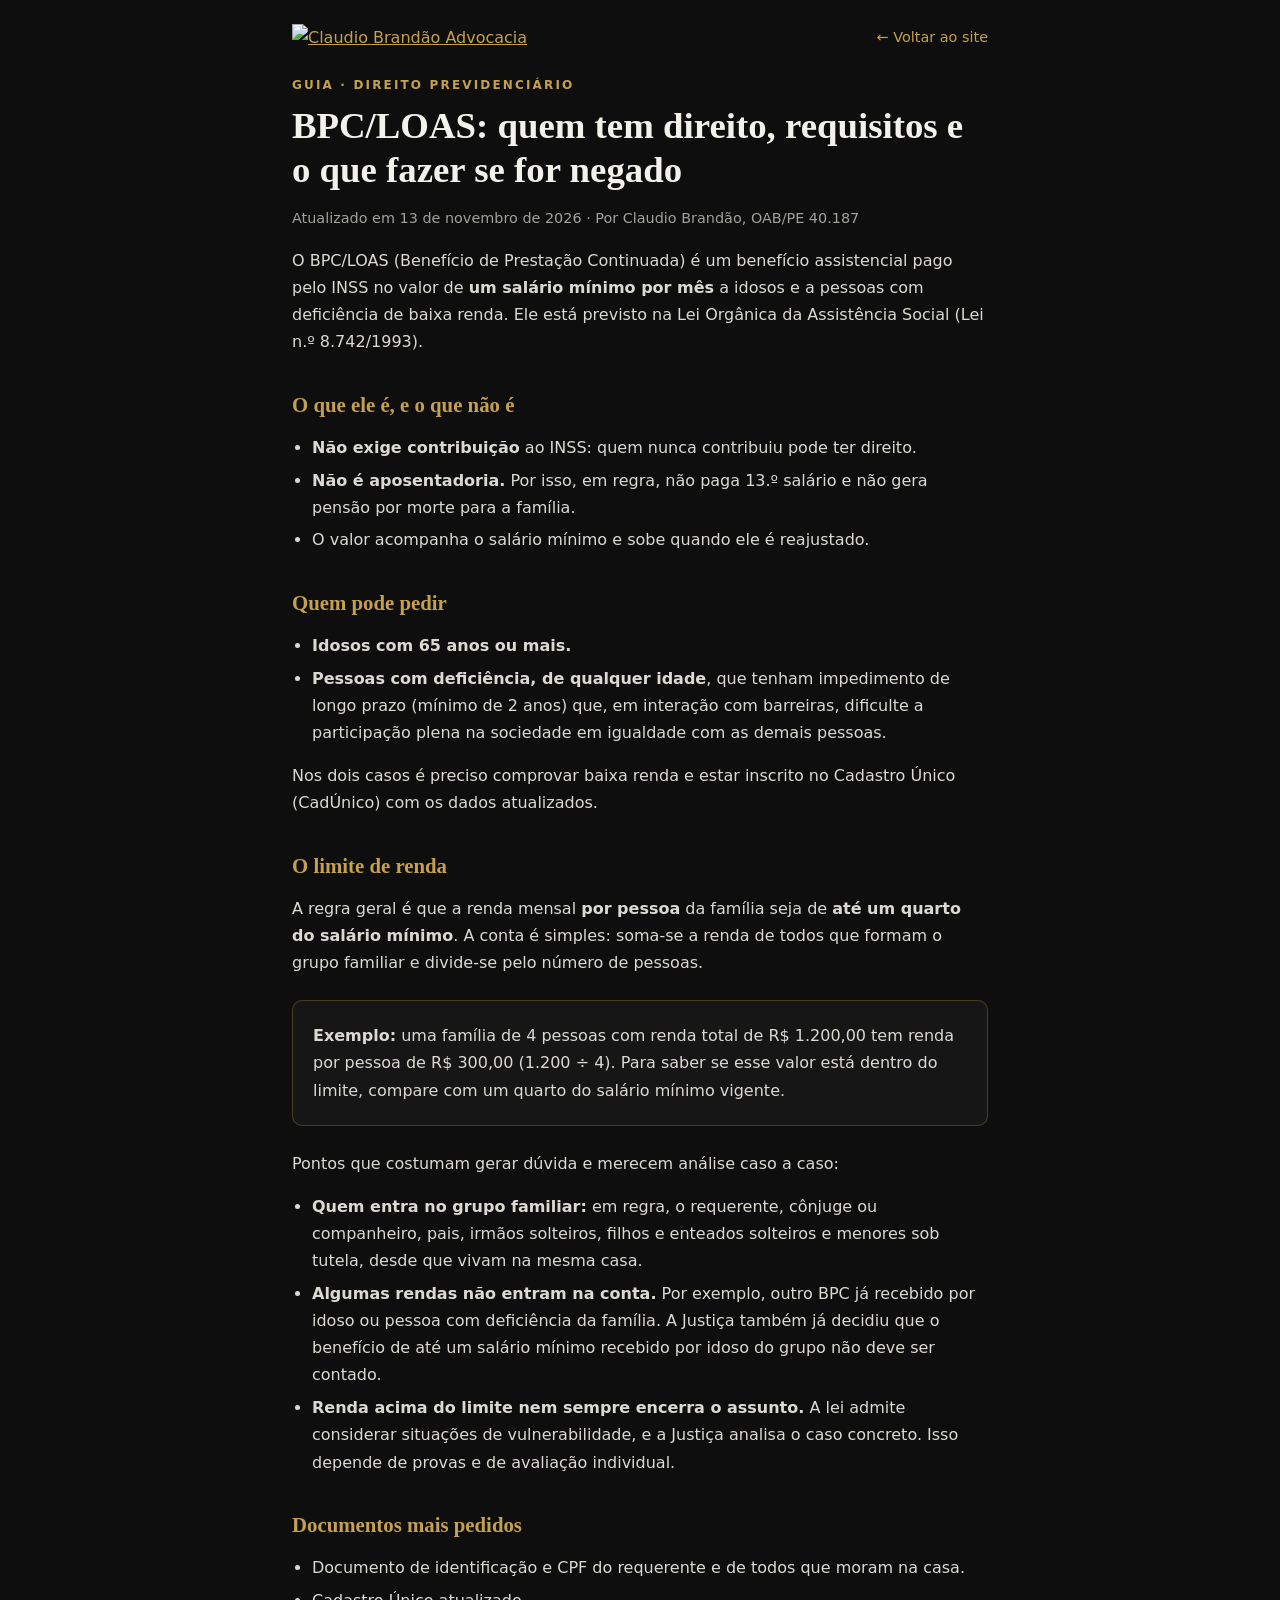
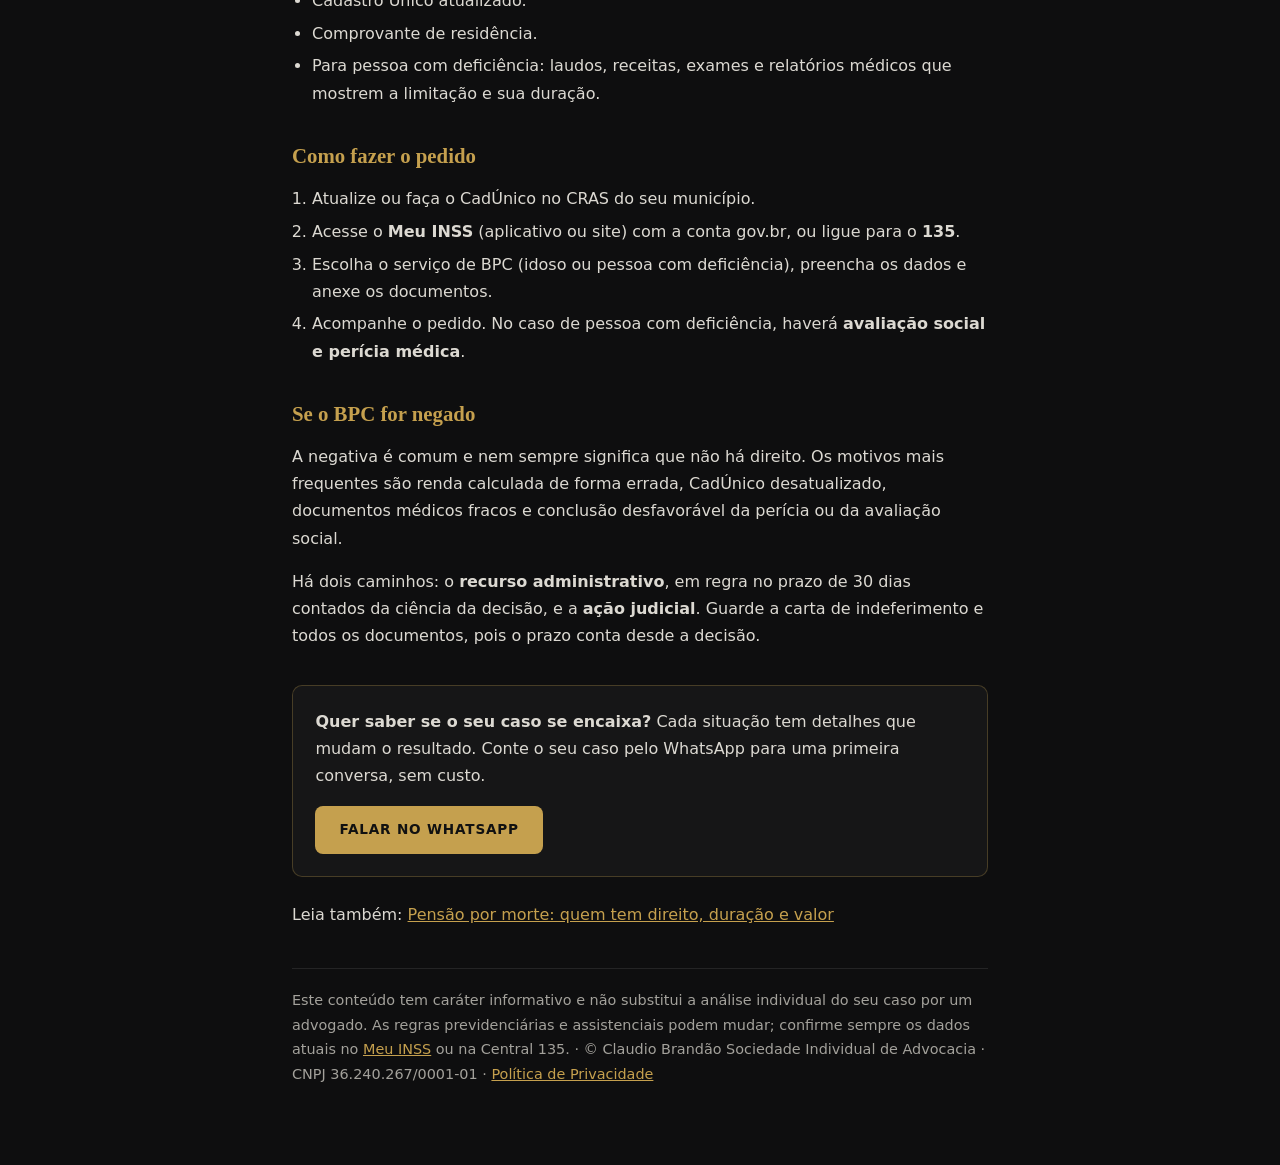
==== bpc-loas.html @ 8911f12f "Add files via upload" ====
<!DOCTYPE html>
<html lang="pt-BR">
<head>
<meta charset="UTF-8">
<meta name="viewport" content="width=device-width, initial-scale=1, viewport-fit=cover">
<title>BPC/LOAS: quem tem direito, requisitos e o que fazer se for negado | Claudio Brandão Advocacia</title>
<meta name="description" content="Entenda o BPC/LOAS: quem tem direito, o limite de renda por pessoa, documentos, como pedir pelo Meu INSS e o que fazer se o benefício for negado.">
<meta name="robots" content="index, follow, max-image-preview:large">
<meta name="theme-color" content="#0e0e0f">
<link rel="canonical" href="https://claudiobrandao.adv.br/bpc-loas.html">
<link rel="icon" href="/favicon.ico" sizes="any">
<link rel="icon" type="image/png" sizes="32x32" href="assets/favicon-32.png">
<link rel="apple-touch-icon" sizes="180x180" href="assets/apple-touch-icon.png">
<meta property="og:type" content="article">
<meta property="og:locale" content="pt_BR">
<meta property="og:site_name" content="Claudio Brandão Advocacia">
<meta property="og:title" content="BPC/LOAS: quem tem direito, requisitos e o que fazer se for negado | Claudio Brandão Advocacia">
<meta property="og:description" content="Entenda o BPC/LOAS: quem tem direito, o limite de renda por pessoa, documentos, como pedir pelo Meu INSS e o que fazer se o benefício for negado.">
<meta property="og:url" content="https://claudiobrandao.adv.br/bpc-loas.html">
<meta property="og:image" content="https://claudiobrandao.adv.br/assets/og-image.jpg">
<meta name="twitter:card" content="summary_large_image">
<script type="application/ld+json">{"@context":"https://schema.org","@type":"Article","headline":"BPC/LOAS: quem tem direito, requisitos e o que fazer se for negado","description":"Entenda o BPC/LOAS: quem tem direito, o limite de renda por pessoa, documentos, como pedir pelo Meu INSS e o que fazer se o benefício for negado.","inLanguage":"pt-BR","dateModified":"2026-11-13","mainEntityOfPage":"https://claudiobrandao.adv.br/bpc-loas.html","author":{"@type":"Person","name":"Claudio Brandão","identifier":"OAB/PE 40.187"},"publisher":{"@type":"Organization","name":"Claudio Brandão Advocacia","logo":{"@type":"ImageObject","url":"https://claudiobrandao.adv.br/assets/logo01.webp"}}}</script>
<style>
*{box-sizing:border-box}
:root{--bg:#0e0e0f;--bg2:#161617;--fg:#f3f1ec;--soft:#dcd9d2;--mut:#a3a19b;--gold:#c5a04e;--gold-l:#d4b36a;--line:rgba(255,255,255,.09)}
html{scroll-padding-top:1rem;-webkit-text-size-adjust:100%}
body{margin:0;background:var(--bg);color:var(--fg);font:400 1rem/1.7 system-ui,-apple-system,"Segoe UI",Roboto,Arial,sans-serif;padding:env(safe-area-inset-top,0) env(safe-area-inset-right,0) env(safe-area-inset-bottom,0) env(safe-area-inset-left,0)}
main{max-width:46rem;margin:0 auto;padding:1.5rem 1.25rem 4rem}
a{color:var(--gold)}
.top{display:flex;align-items:center;justify-content:space-between;gap:1rem;flex-wrap:wrap;margin-bottom:1.5rem}
.top img{height:44px;width:auto}
.back{text-decoration:none;font-size:.9rem}
.eyebrow{color:var(--gold);font-size:.75rem;font-weight:600;letter-spacing:.18em;text-transform:uppercase;margin:0 0 .5rem}
h1{font:600 clamp(1.7rem,5vw,2.3rem)/1.2 Georgia,"Times New Roman",serif;margin:0 0 .5rem}
h2{font:600 1.3rem/1.3 Georgia,"Times New Roman",serif;color:var(--gold);margin:2.2rem 0 .6rem}
p,li{color:var(--soft)}
.mut{color:var(--mut);font-size:.9rem}
ul,ol{padding-left:1.25rem}li{margin:.35rem 0}
.box{background:var(--bg2);border:1px solid rgba(197,160,78,.28);border-radius:10px;padding:1rem 1.25rem;margin:1.5rem 0}
.box p{margin:.3rem 0}
.btn{display:inline-flex;align-items:center;justify-content:center;min-height:48px;padding:.75rem 1.5rem;border-radius:8px;background:var(--gold);color:#111;font-weight:700;font-size:.85rem;letter-spacing:.06em;text-transform:uppercase;text-decoration:none}
.btn:hover{background:var(--gold-l)}
.btn:focus-visible,a:focus-visible{outline:2px solid var(--gold-l);outline-offset:3px}
.cta{margin:2.2rem 0 1rem;padding:1.4rem;border:1px solid rgba(197,160,78,.28);border-radius:10px;background:var(--bg2)}
.cta p{margin:0 0 1rem}
.rel{margin-top:1.5rem}
.foot{margin-top:2.5rem;padding-top:1.2rem;border-top:1px solid var(--line)}
</style>
</head>
<body>
<main>
<div class="top"><a href="/" aria-label="Claudio Brandão Advocacia, página inicial"><img src="assets/logo01.webp" alt="Claudio Brandão Advocacia" width="700" height="156"></a><a class="back" href="/">← Voltar ao site</a></div>
<p class="eyebrow">Guia · Direito Previdenciário</p>
<h1>BPC/LOAS: quem tem direito, requisitos e o que fazer se for negado</h1>
<p class="mut">Atualizado em 13 de novembro de 2026 · Por Claudio Brandão, OAB/PE 40.187</p>
<p>O BPC/LOAS (Benefício de Prestação Continuada) é um benefício assistencial pago pelo INSS no valor de <b>um salário mínimo por mês</b> a idosos e a pessoas com deficiência de baixa renda. Ele está previsto na Lei Orgânica da Assistência Social (Lei n.º 8.742/1993).</p>
<h2>O que ele é, e o que não é</h2>
<ul>
<li><b>Não exige contribuição</b> ao INSS: quem nunca contribuiu pode ter direito.</li>
<li><b>Não é aposentadoria.</b> Por isso, em regra, não paga 13.º salário e não gera pensão por morte para a família.</li>
<li>O valor acompanha o salário mínimo e sobe quando ele é reajustado.</li>
</ul>

<h2>Quem pode pedir</h2>
<ul>
<li><b>Idosos com 65 anos ou mais.</b></li>
<li><b>Pessoas com deficiência, de qualquer idade</b>, que tenham impedimento de longo prazo (mínimo de 2 anos) que, em interação com barreiras, dificulte a participação plena na sociedade em igualdade com as demais pessoas.</li>
</ul>
<p>Nos dois casos é preciso comprovar baixa renda e estar inscrito no Cadastro Único (CadÚnico) com os dados atualizados.</p>

<h2>O limite de renda</h2>
<p>A regra geral é que a renda mensal <b>por pessoa</b> da família seja de <b>até um quarto do salário mínimo</b>. A conta é simples: soma-se a renda de todos que formam o grupo familiar e divide-se pelo número de pessoas.</p>
<div class="box"><p><b>Exemplo:</b> uma família de 4 pessoas com renda total de R$ 1.200,00 tem renda por pessoa de R$ 300,00 (1.200 ÷ 4). Para saber se esse valor está dentro do limite, compare com um quarto do salário mínimo vigente.</p></div>
<p>Pontos que costumam gerar dúvida e merecem análise caso a caso:</p>
<ul>
<li><b>Quem entra no grupo familiar:</b> em regra, o requerente, cônjuge ou companheiro, pais, irmãos solteiros, filhos e enteados solteiros e menores sob tutela, desde que vivam na mesma casa.</li>
<li><b>Algumas rendas não entram na conta.</b> Por exemplo, outro BPC já recebido por idoso ou pessoa com deficiência da família. A Justiça também já decidiu que o benefício de até um salário mínimo recebido por idoso do grupo não deve ser contado.</li>
<li><b>Renda acima do limite nem sempre encerra o assunto.</b> A lei admite considerar situações de vulnerabilidade, e a Justiça analisa o caso concreto. Isso depende de provas e de avaliação individual.</li>
</ul>

<h2>Documentos mais pedidos</h2>
<ul>
<li>Documento de identificação e CPF do requerente e de todos que moram na casa.</li>
<li>Cadastro Único atualizado.</li>
<li>Comprovante de residência.</li>
<li>Para pessoa com deficiência: laudos, receitas, exames e relatórios médicos que mostrem a limitação e sua duração.</li>
</ul>

<h2>Como fazer o pedido</h2>
<ol>
<li>Atualize ou faça o CadÚnico no CRAS do seu município.</li>
<li>Acesse o <b>Meu INSS</b> (aplicativo ou site) com a conta gov.br, ou ligue para o <b>135</b>.</li>
<li>Escolha o serviço de BPC (idoso ou pessoa com deficiência), preencha os dados e anexe os documentos.</li>
<li>Acompanhe o pedido. No caso de pessoa com deficiência, haverá <b>avaliação social e perícia médica</b>.</li>
</ol>

<h2>Se o BPC for negado</h2>
<p>A negativa é comum e nem sempre significa que não há direito. Os motivos mais frequentes são renda calculada de forma errada, CadÚnico desatualizado, documentos médicos fracos e conclusão desfavorável da perícia ou da avaliação social.</p>
<p>Há dois caminhos: o <b>recurso administrativo</b>, em regra no prazo de 30 dias contados da ciência da decisão, e a <b>ação judicial</b>. Guarde a carta de indeferimento e todos os documentos, pois o prazo conta desde a decisão.</p>
<div class="cta">
<p><b>Quer saber se o seu caso se encaixa?</b> Cada situação tem detalhes que mudam o resultado. Conte o seu caso pelo WhatsApp para uma primeira conversa, sem custo.</p>
<a class="btn" href="https://wa.me/5581991980000?text=Ol%C3%A1%2C%20Dr.%20Claudio.%20Li%20o%20guia%20do%20site%20sobre%20BPC%2FLOAS%20e%20gostaria%20de%20conversar%20sobre%20o%20meu%20caso." target="_blank" rel="noopener noreferrer">Falar no WhatsApp</a>
</div>
<p class="rel">Leia também: <a href="/pensao-por-morte.html">Pensão por morte: quem tem direito, duração e valor</a></p>
<p class="mut foot">Este conteúdo tem caráter informativo e não substitui a análise individual do seu caso por um advogado. As regras previdenciárias e assistenciais podem mudar; confirme sempre os dados atuais no <a href="https://meu.inss.gov.br" target="_blank" rel="noopener noreferrer">Meu INSS</a> ou na Central 135. · © Claudio Brandão Sociedade Individual de Advocacia · CNPJ 36.240.267/0001-01 · <a href="/politica-de-privacidade.html">Política de Privacidade</a></p>
</main>
<script src="assets/a11y.js" defer></script>
<script src="assets/analytics.js" defer></script>
</body>
</html>
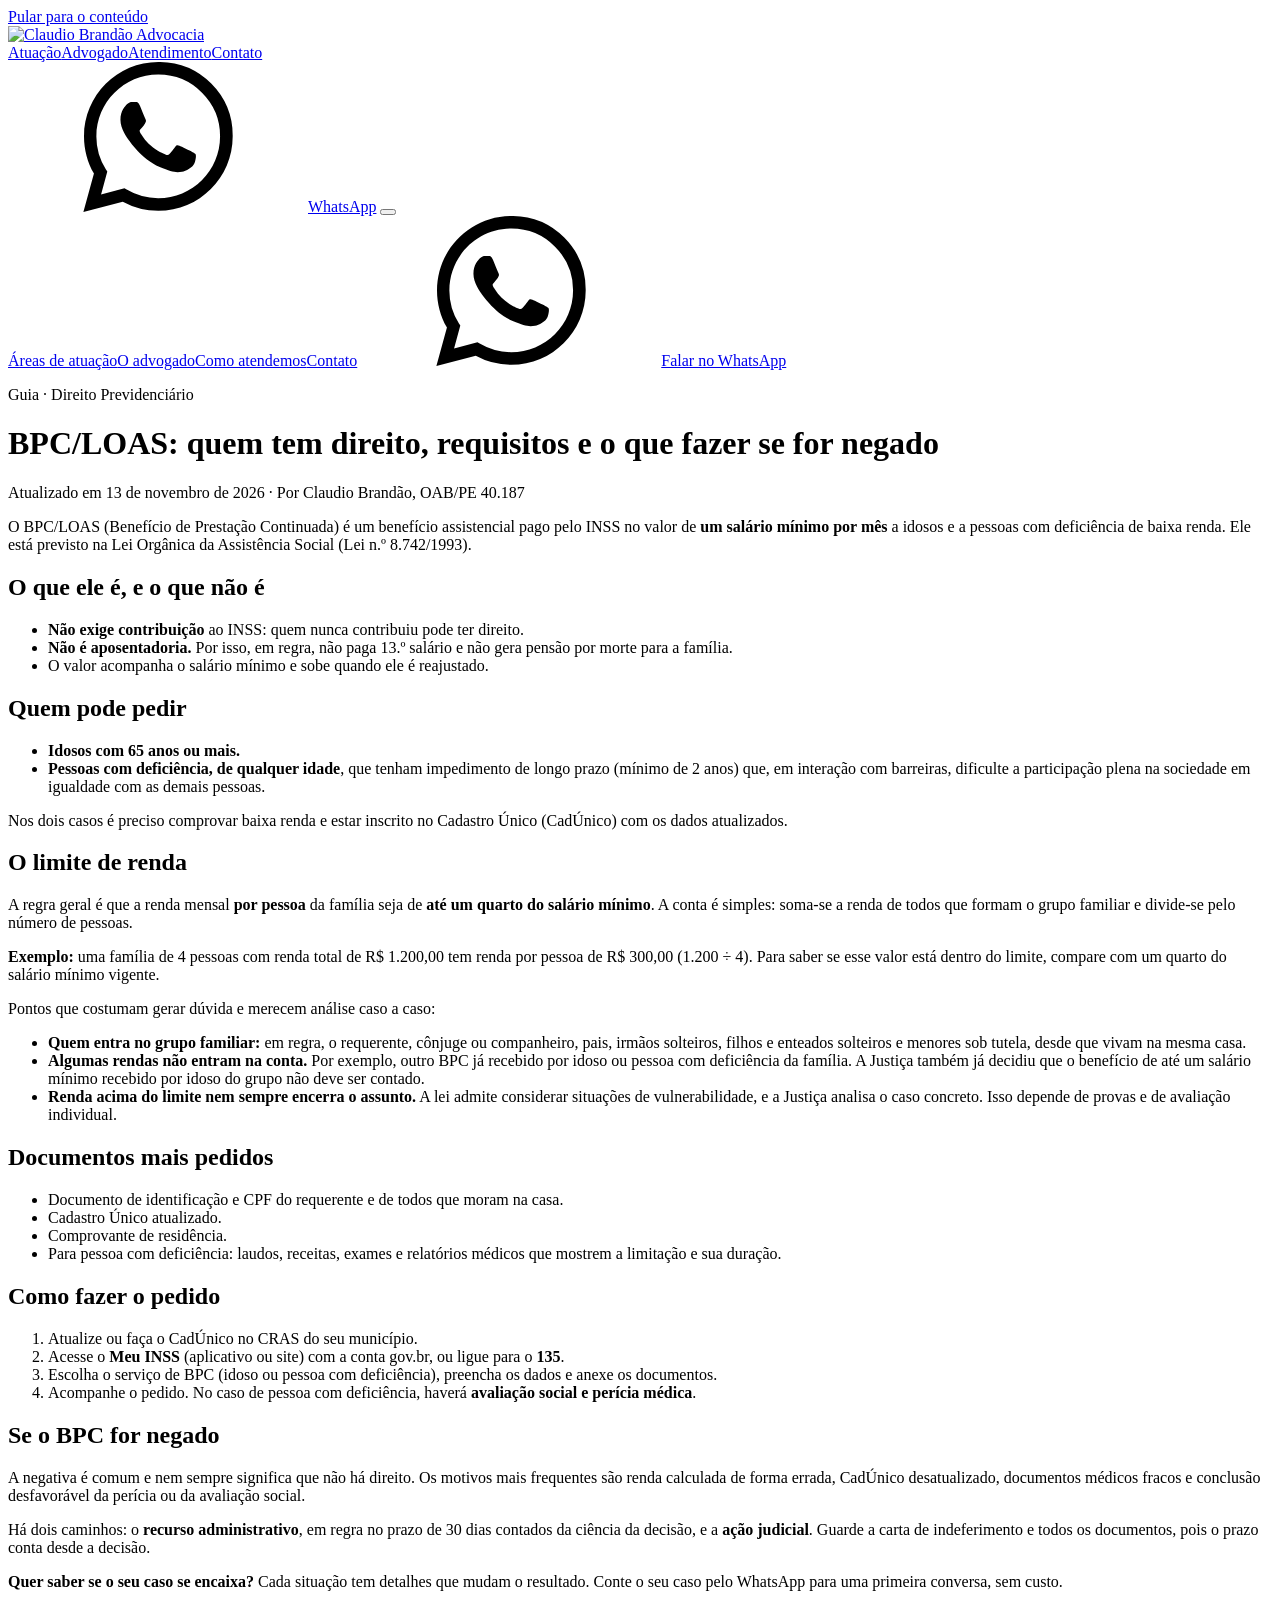
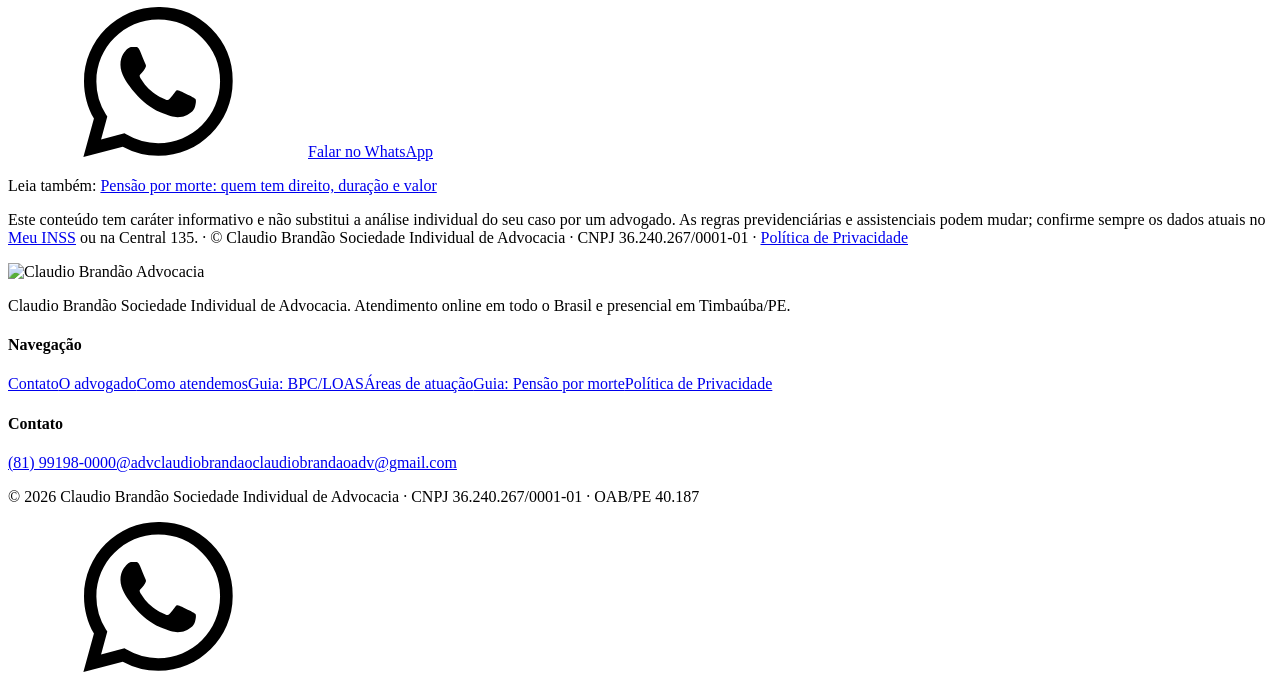
==== commit 1aec72a4: "Add files via upload" ====
--- a/bpc-loas.html
+++ b/bpc-loas.html
@@ -20,36 +20,32 @@
 <meta property="og:image" content="https://claudiobrandao.adv.br/assets/og-image.jpg">
 <meta name="twitter:card" content="summary_large_image">
 <script type="application/ld+json">{"@context":"https://schema.org","@type":"Article","headline":"BPC/LOAS: quem tem direito, requisitos e o que fazer se for negado","description":"Entenda o BPC/LOAS: quem tem direito, o limite de renda por pessoa, documentos, como pedir pelo Meu INSS e o que fazer se o benefício for negado.","inLanguage":"pt-BR","dateModified":"2026-11-13","mainEntityOfPage":"https://claudiobrandao.adv.br/bpc-loas.html","author":{"@type":"Person","name":"Claudio Brandão","identifier":"OAB/PE 40.187"},"publisher":{"@type":"Organization","name":"Claudio Brandão Advocacia","logo":{"@type":"ImageObject","url":"https://claudiobrandao.adv.br/assets/logo01.webp"}}}</script>
-<style>
-*{box-sizing:border-box}
-:root{--bg:#0e0e0f;--bg2:#161617;--fg:#f3f1ec;--soft:#dcd9d2;--mut:#a3a19b;--gold:#c5a04e;--gold-l:#d4b36a;--line:rgba(255,255,255,.09)}
-html{scroll-padding-top:1rem;-webkit-text-size-adjust:100%}
-body{margin:0;background:var(--bg);color:var(--fg);font:400 1rem/1.7 system-ui,-apple-system,"Segoe UI",Roboto,Arial,sans-serif;padding:env(safe-area-inset-top,0) env(safe-area-inset-right,0) env(safe-area-inset-bottom,0) env(safe-area-inset-left,0)}
-main{max-width:46rem;margin:0 auto;padding:1.5rem 1.25rem 4rem}
-a{color:var(--gold)}
-.top{display:flex;align-items:center;justify-content:space-between;gap:1rem;flex-wrap:wrap;margin-bottom:1.5rem}
-.top img{height:44px;width:auto}
-.back{text-decoration:none;font-size:.9rem}
-.eyebrow{color:var(--gold);font-size:.75rem;font-weight:600;letter-spacing:.18em;text-transform:uppercase;margin:0 0 .5rem}
-h1{font:600 clamp(1.7rem,5vw,2.3rem)/1.2 Georgia,"Times New Roman",serif;margin:0 0 .5rem}
-h2{font:600 1.3rem/1.3 Georgia,"Times New Roman",serif;color:var(--gold);margin:2.2rem 0 .6rem}
-p,li{color:var(--soft)}
-.mut{color:var(--mut);font-size:.9rem}
-ul,ol{padding-left:1.25rem}li{margin:.35rem 0}
-.box{background:var(--bg2);border:1px solid rgba(197,160,78,.28);border-radius:10px;padding:1rem 1.25rem;margin:1.5rem 0}
-.box p{margin:.3rem 0}
-.btn{display:inline-flex;align-items:center;justify-content:center;min-height:48px;padding:.75rem 1.5rem;border-radius:8px;background:var(--gold);color:#111;font-weight:700;font-size:.85rem;letter-spacing:.06em;text-transform:uppercase;text-decoration:none}
-.btn:hover{background:var(--gold-l)}
-.btn:focus-visible,a:focus-visible{outline:2px solid var(--gold-l);outline-offset:3px}
-.cta{margin:2.2rem 0 1rem;padding:1.4rem;border:1px solid rgba(197,160,78,.28);border-radius:10px;background:var(--bg2)}
-.cta p{margin:0 0 1rem}
-.rel{margin-top:1.5rem}
-.foot{margin-top:2.5rem;padding-top:1.2rem;border-top:1px solid var(--line)}
-</style>
+<link rel="icon" href="/favicon.ico" sizes="any">
+<link rel="icon" type="image/png" sizes="32x32" href="/assets/favicon-32.png">
+<link rel="apple-touch-icon" sizes="180x180" href="/assets/apple-touch-icon.png">
+<meta name="theme-color" content="#0e0e0f">
+<link rel="preconnect" href="https://fonts.googleapis.com">
+<link rel="preconnect" href="https://fonts.gstatic.com" crossorigin>
+<link href="https://fonts.googleapis.com/css2?family=Hanken+Grotesk:wght@400;500;600;700&amp;family=Cormorant+Garamond:wght@500;600&amp;display=swap" rel="stylesheet" media="print" onload="this.media='all'">
+<noscript><link href="https://fonts.googleapis.com/css2?family=Hanken+Grotesk:wght@400;500;600;700&amp;family=Cormorant+Garamond:wght@500;600&amp;display=swap" rel="stylesheet"></noscript>
+<link rel="stylesheet" href="/assets/pages.css">
 </head>
 <body>
-<main>
-<div class="top"><a href="/" aria-label="Claudio Brandão Advocacia, página inicial"><img src="assets/logo01.webp" alt="Claudio Brandão Advocacia" width="700" height="156"></a><a class="back" href="/">← Voltar ao site</a></div>
+<a class="skip" href="#conteudo">Pular para o conteúdo</a>
+<svg width="0" height="0" style="position:absolute" aria-hidden="true"><symbol id="w" viewBox="0 0 24 24"><path d="M17.47 14.38c-.3-.15-1.76-.87-2.03-.97-.27-.1-.47-.15-.67.15-.2.3-.77.97-.94 1.16-.17.2-.35.22-.64.08-.3-.15-1.26-.46-2.4-1.48-.88-.79-1.48-1.76-1.65-2.06-.17-.3-.02-.46.13-.6.13-.14.3-.35.45-.52.15-.17.2-.3.3-.5.1-.2.05-.37-.03-.52-.07-.15-.67-1.61-.92-2.2-.24-.58-.49-.5-.67-.51h-.57c-.2 0-.52.07-.8.37-.27.3-1.04 1.02-1.04 2.48s1.07 2.88 1.21 3.07c.15.2 2.1 3.2 5.08 4.49.7.3 1.26.49 1.7.63.72.23 1.36.2 1.87.12.57-.08 1.76-.72 2-1.41.25-.7.25-1.29.17-1.41-.07-.13-.27-.2-.57-.35M12.02 21.79a9.87 9.87 0 0 1-5.03-1.38l-.36-.21-3.74.98 1-3.65-.24-.37a9.86 9.86 0 0 1-1.51-5.26c0-5.45 4.44-9.89 9.9-9.89a9.83 9.83 0 0 1 7 2.9 9.82 9.82 0 0 1 2.89 7c0 5.45-4.44 9.89-9.9 9.89M20.52 3.45A11.8 11.8 0 0 0 12.05 0C5.5 0 .16 5.34.16 11.9c0 2.1.55 4.14 1.59 5.95L.06 24l6.3-1.65a11.9 11.9 0 0 0 5.69 1.45c6.56 0 11.9-5.34 11.9-11.9a11.8 11.8 0 0 0-3.43-8.45"/></symbol></svg>
+
+<header id="hd"><div class="wrap">
+  <a href="/" aria-label="Início"><img class="logo" src="/assets/logo01.webp" alt="Claudio Brandão Advocacia" width="700" height="156" decoding="async"></a>
+  <nav aria-label="Principal"><a href="/#atuacao">Atuação</a><a href="/#advogado">Advogado</a><a href="/#metodo">Atendimento</a><a href="/#contato">Contato</a></nav>
+  <a class="btn p" href="https://wa.me/5581991980000?text=Ol%C3%A1%2C%20Dr.%20Claudio.%20Vim%20pelo%20site%20e%20preciso%20de%20orienta%C3%A7%C3%A3o%20jur%C3%ADdica." data-msg="Olá, Dr. Claudio. Vim pelo site e preciso de orientação jurídica." target="_blank" rel="noopener noreferrer" aria-label="WhatsApp"><svg aria-hidden="true"><use href="#w"/></svg><span class="bt">WhatsApp</span></a>
+  <button class="menu-btn" id="mb" type="button" aria-label="Menu" aria-expanded="false" aria-controls="mnav"><i></i></button>
+</div>
+<div class="mnav" id="mnav" role="navigation" aria-label="Menu móvel">
+  <a href="/#atuacao">Áreas de atuação</a><a href="/#advogado">O advogado</a><a href="/#metodo">Como atendemos</a><a href="/#contato">Contato</a>
+  <a class="btn p" href="https://wa.me/5581991980000?text=Ol%C3%A1%2C%20Dr.%20Claudio.%20Vim%20pelo%20site%20e%20preciso%20de%20orienta%C3%A7%C3%A3o%20jur%C3%ADdica." data-msg="Olá, Dr. Claudio. Vim pelo site e preciso de orientação jurídica." target="_blank" rel="noopener noreferrer"><svg aria-hidden="true"><use href="#w"/></svg>Falar no WhatsApp</a>
+</div></header>
+
+<main id="conteudo" class="doc" tabindex="-1">
 <p class="eyebrow">Guia · Direito Previdenciário</p>
 <h1>BPC/LOAS: quem tem direito, requisitos e o que fazer se for negado</h1>
 <p class="mut">Atualizado em 13 de novembro de 2026 · Por Claudio Brandão, OAB/PE 40.187</p>
@@ -99,12 +95,25 @@
 <p>Há dois caminhos: o <b>recurso administrativo</b>, em regra no prazo de 30 dias contados da ciência da decisão, e a <b>ação judicial</b>. Guarde a carta de indeferimento e todos os documentos, pois o prazo conta desde a decisão.</p>
 <div class="cta">
 <p><b>Quer saber se o seu caso se encaixa?</b> Cada situação tem detalhes que mudam o resultado. Conte o seu caso pelo WhatsApp para uma primeira conversa, sem custo.</p>
-<a class="btn" href="https://wa.me/5581991980000?text=Ol%C3%A1%2C%20Dr.%20Claudio.%20Li%20o%20guia%20do%20site%20sobre%20BPC%2FLOAS%20e%20gostaria%20de%20conversar%20sobre%20o%20meu%20caso." target="_blank" rel="noopener noreferrer">Falar no WhatsApp</a>
+<a class="btn p" href="https://wa.me/5581991980000?text=Ol%C3%A1%2C%20Dr.%20Claudio.%20Li%20o%20guia%20do%20site%20sobre%20BPC%2FLOAS%20e%20gostaria%20de%20conversar%20sobre%20o%20meu%20caso." data-msg="Olá, Dr. Claudio. Li o guia do site sobre BPC/LOAS e gostaria de conversar sobre o meu caso." target="_blank" rel="noopener noreferrer"><svg aria-hidden="true"><use href="#w"/></svg>Falar no WhatsApp</a>
 </div>
 <p class="rel">Leia também: <a href="/pensao-por-morte.html">Pensão por morte: quem tem direito, duração e valor</a></p>
-<p class="mut foot">Este conteúdo tem caráter informativo e não substitui a análise individual do seu caso por um advogado. As regras previdenciárias e assistenciais podem mudar; confirme sempre os dados atuais no <a href="https://meu.inss.gov.br" target="_blank" rel="noopener noreferrer">Meu INSS</a> ou na Central 135. · © Claudio Brandão Sociedade Individual de Advocacia · CNPJ 36.240.267/0001-01 · <a href="/politica-de-privacidade.html">Política de Privacidade</a></p>
+<p class="note">Este conteúdo tem caráter informativo e não substitui a análise individual do seu caso por um advogado. As regras previdenciárias e assistenciais podem mudar; confirme sempre os dados atuais no <a href="https://meu.inss.gov.br" target="_blank" rel="noopener noreferrer">Meu INSS</a> ou na Central 135. · © Claudio Brandão Sociedade Individual de Advocacia · CNPJ 36.240.267/0001-01 · <a href="/politica-de-privacidade.html">Política de Privacidade</a></p>
 </main>
-<script src="assets/a11y.js" defer></script>
-<script src="assets/analytics.js" defer></script>
+
+<footer class="f"><div class="wrap">
+  <div class="fgrid">
+    <div><img class="logo" src="/assets/logo01.webp" alt="Claudio Brandão Advocacia" width="700" height="156" loading="lazy" decoding="async"><p>Claudio Brandão Sociedade Individual de Advocacia. Atendimento online em todo o Brasil e presencial em Timbaúba/PE.</p></div>
+    <div><h4>Navegação</h4><a href="/#contato">Contato</a><a href="/#advogado">O advogado</a><a href="/#metodo">Como atendemos</a><a href="/bpc-loas.html">Guia: BPC/LOAS</a><a href="/#atuacao">Áreas de atuação</a><a href="/pensao-por-morte.html">Guia: Pensão por morte</a><a href="/politica-de-privacidade.html">Política de Privacidade</a></div>
+    <div><h4>Contato</h4><a href="https://wa.me/5581991980000" target="_blank" rel="noopener noreferrer">(81) 99198-0000</a><a href="https://instagram.com/advclaudiobrandao" target="_blank" rel="noopener noreferrer">@advclaudiobrandao</a><a href="mailto:claudiobrandaoadv@gmail.com">claudiobrandaoadv@gmail.com</a></div>
+  </div>
+  <div class="legal"><p>© <span id="yr">2026</span> Claudio Brandão Sociedade Individual de Advocacia · CNPJ 36.240.267/0001-01 · OAB/PE 40.187</p></div>
+</div></footer>
+
+<a class="wf" href="https://wa.me/5581991980000?text=Ol%C3%A1%2C%20Dr.%20Claudio.%20Vim%20pelo%20site%20e%20gostaria%20de%20uma%20orienta%C3%A7%C3%A3o." data-msg="Olá, Dr. Claudio. Vim pelo site e gostaria de uma orientação." target="_blank" rel="noopener noreferrer" aria-label="Falar no WhatsApp"><svg aria-hidden="true"><use href="#w"/></svg></a>
+
+<script src="/assets/pages.js" defer></script>
+<script src="/assets/a11y.js" defer></script>
+<script src="/assets/analytics.js" defer></script>
 </body>
 </html>
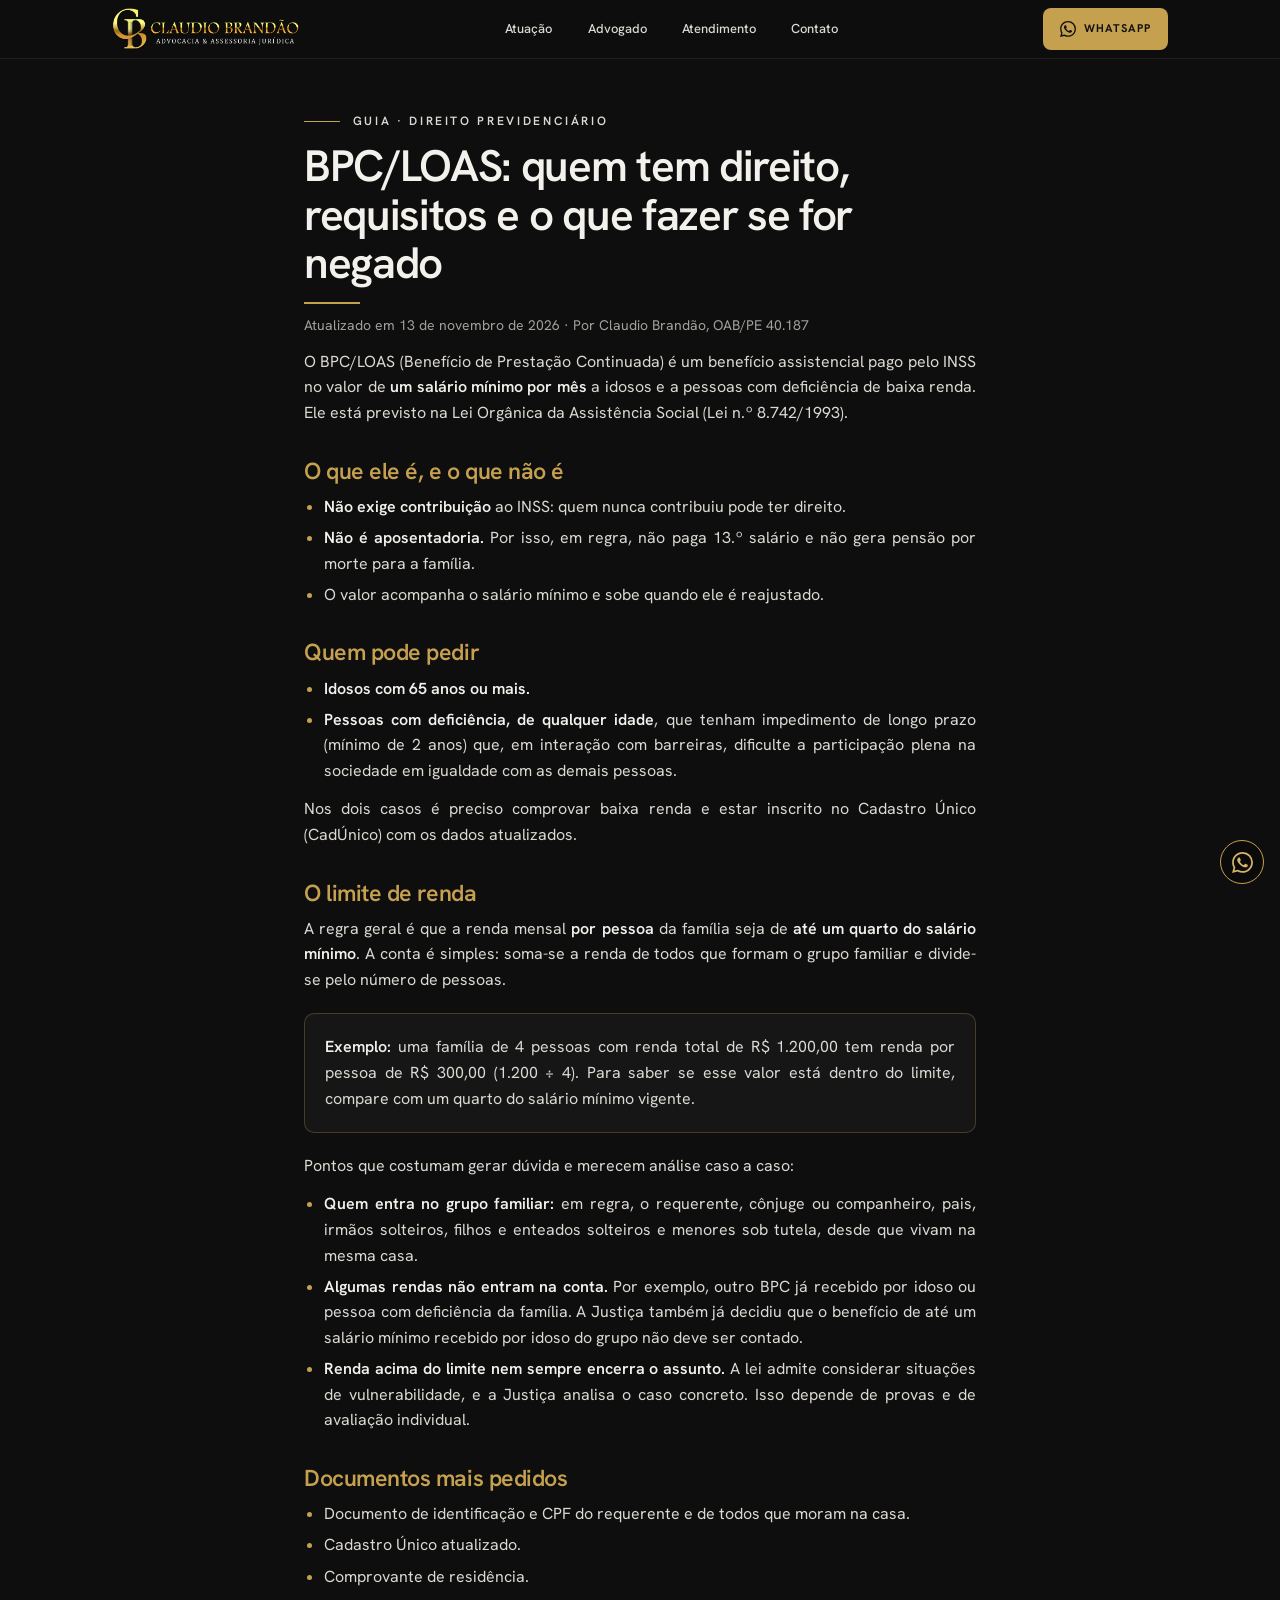
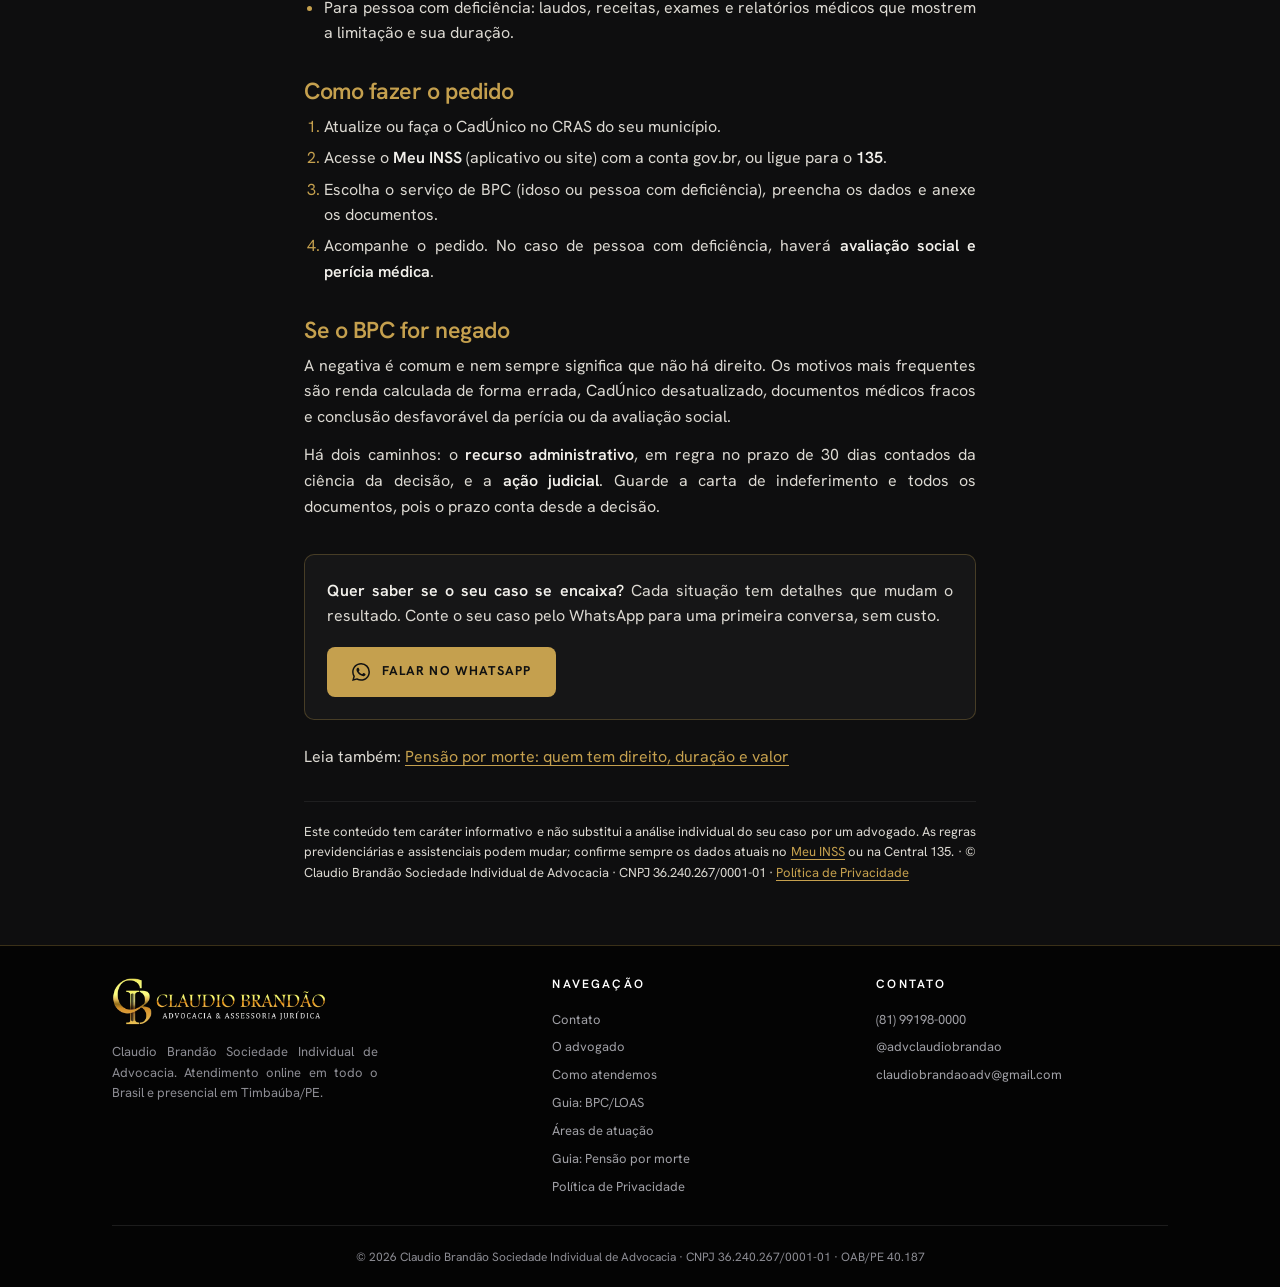
==== commit 11eba5dd: "Add files via upload" ====
--- a/bpc-loas.html
+++ b/bpc-loas.html
@@ -11,36 +11,155 @@
 <link rel="icon" href="/favicon.ico" sizes="any">
 <link rel="icon" type="image/png" sizes="32x32" href="assets/favicon-32.png">
 <link rel="apple-touch-icon" sizes="180x180" href="assets/apple-touch-icon.png">
-<meta property="og:type" content="article">
-<meta property="og:locale" content="pt_BR">
-<meta property="og:site_name" content="Claudio Brandão Advocacia">
-<meta property="og:title" content="BPC/LOAS: quem tem direito, requisitos e o que fazer se for negado | Claudio Brandão Advocacia">
-<meta property="og:description" content="Entenda o BPC/LOAS: quem tem direito, o limite de renda por pessoa, documentos, como pedir pelo Meu INSS e o que fazer se o benefício for negado.">
-<meta property="og:url" content="https://claudiobrandao.adv.br/bpc-loas.html">
-<meta property="og:image" content="https://claudiobrandao.adv.br/assets/og-image.jpg">
-<meta name="twitter:card" content="summary_large_image">
-<script type="application/ld+json">{"@context":"https://schema.org","@type":"Article","headline":"BPC/LOAS: quem tem direito, requisitos e o que fazer se for negado","description":"Entenda o BPC/LOAS: quem tem direito, o limite de renda por pessoa, documentos, como pedir pelo Meu INSS e o que fazer se o benefício for negado.","inLanguage":"pt-BR","dateModified":"2026-11-13","mainEntityOfPage":"https://claudiobrandao.adv.br/bpc-loas.html","author":{"@type":"Person","name":"Claudio Brandão","identifier":"OAB/PE 40.187"},"publisher":{"@type":"Organization","name":"Claudio Brandão Advocacia","logo":{"@type":"ImageObject","url":"https://claudiobrandao.adv.br/assets/logo01.webp"}}}</script>
-<link rel="icon" href="/favicon.ico" sizes="any">
-<link rel="icon" type="image/png" sizes="32x32" href="/assets/favicon-32.png">
-<link rel="apple-touch-icon" sizes="180x180" href="/assets/apple-touch-icon.png">
 <meta name="theme-color" content="#0e0e0f">
 <link rel="preconnect" href="https://fonts.googleapis.com">
 <link rel="preconnect" href="https://fonts.gstatic.com" crossorigin>
 <link href="https://fonts.googleapis.com/css2?family=Hanken+Grotesk:wght@400;500;600;700&amp;family=Cormorant+Garamond:wght@500;600&amp;display=swap" rel="stylesheet" media="print" onload="this.media='all'">
 <noscript><link href="https://fonts.googleapis.com/css2?family=Hanken+Grotesk:wght@400;500;600;700&amp;family=Cormorant+Garamond:wght@500;600&amp;display=swap" rel="stylesheet"></noscript>
-<link rel="stylesheet" href="/assets/pages.css">
+<script>
+/* Imagens: tenta caminhos alternativos (sem repetir o atual); se nenhum funcionar, mostra um substituto discreto */
+(()=>{
+const P=['assets/','','imagens/','images/','img/','../assets/','../'];
+addEventListener('error',e=>{
+  const im=e.target;
+  if(!im||im.tagName!=='IMG'||!im.getAttribute('src'))return;
+  const d=im.dataset,cur=im.getAttribute('src'),n=d.n||cur.split('/').pop();
+  d.n=n;let i=+(d.i||0);
+  while(i<P.length&&P[i]+n===cur)i++;
+  if(i<P.length){d.i=i+1;im.src=P[i]+n;return}
+  if(im.classList.contains('logo')){const t=document.createElement('span');t.className='logo-fb';t.textContent=im.alt;im.replaceWith(t)}
+  else{im.hidden=true}
+},true);
+})();
+</script>
+<style>
+/* Estilo compartilhado das páginas internas (guias e política de privacidade).
+   Segue o mesmo padrão do index.html: fontes, cores, cabeçalho, botões e rodapé. */
+:root{
+  --bg:#0e0e0f;--bg2:#131314;--card:#161617;
+  --line:rgba(255,255,255,.07);--line-g:rgba(197,160,78,.28);
+  --txt:#f3f1ec;--soft:#dcd9d2;--mut:#a3a19b;
+  --gold:#c5a04e;--gold-l:#d4b36a;--gold-d:#9c7d38;
+  --font:'Hanken Grotesk',system-ui,sans-serif;
+  --h1:clamp(2rem,4vw,2.75rem);--h2:clamp(1.25rem,2vw,1.45rem);--body:1rem;--sm:.8125rem;
+  --ease:cubic-bezier(.22,.8,.24,1)
+}
+*{box-sizing:border-box}
+html{-webkit-text-size-adjust:100%;scroll-behavior:smooth;scroll-padding-top:72px;overflow-x:hidden}
+body{margin:0;background:var(--bg);color:var(--txt);font:400 var(--body)/1.6 var(--font);-webkit-font-smoothing:antialiased;-webkit-tap-highlight-color:transparent}
+img{max-width:100%;display:block}a{color:inherit;text-decoration:none}p{margin:0 0 .8rem}
+::selection{background:var(--gold);color:#000}
+.wrap{max-width:1120px;margin:auto;padding-inline:clamp(1.25rem,4vw,2rem);position:relative}
+h1,h2,h3,h4{margin:0;font-weight:600;letter-spacing:-.02em;line-height:1.15}
+p,li{text-align:justify;hyphens:manual;-webkit-hyphens:manual}
+@media(max-width:700px){p,li{text-align:left}}
+
+/* acessibilidade */
+.skip{position:fixed;left:1rem;top:0;z-index:100;transform:translateY(-120%);padding:.75rem 1.1rem;background:#c5a04e;color:#0a0a0a;font:700 .9rem var(--font);border-radius:0 0 8px 8px;transition:transform .2s}.skip:focus{transform:translateY(env(safe-area-inset-top,0px))}
+main:focus{outline:none}
+a:focus-visible,button:focus-visible{outline:2px solid var(--gold-l);outline-offset:3px}
+
+/* botões (iguais aos do site) */
+.btn{position:relative;display:inline-flex;align-items:center;justify-content:center;gap:.7rem;height:50px;min-height:48px;padding:0 1.5rem;border-radius:8px;font:700 .8rem/1 var(--font);letter-spacing:.09em;text-transform:uppercase;border:1px solid var(--gold);transition:background .3s,color .3s,border-color .3s;white-space:nowrap}
+.btn svg{width:19px;height:19px;fill:currentColor;flex:none}
+.btn.p{background:var(--gold);color:#111;border-color:transparent}
+.btn.p svg{width:18px;height:18px;transition:transform .35s var(--ease)}
+.btn.p:hover{background:var(--gold-l)}.btn.p:hover svg{transform:scale(1.15)}
+
+/* cabeçalho */
+header{position:fixed;inset:0 0 auto;z-index:60;padding-block:.5rem;background:rgba(14,14,15,.94);backdrop-filter:blur(14px) saturate(1.3);-webkit-backdrop-filter:blur(14px) saturate(1.3);border-bottom:1px solid var(--line)}
+header .wrap{display:flex;align-items:center;justify-content:space-between;gap:1.5rem}
+header img{height:42px;width:auto}
+nav{display:flex;gap:2.2rem;font-size:var(--sm);font-weight:500;color:var(--soft)}
+nav a{position:relative;padding:.3rem 0;transition:color .25s}
+nav a::after{content:'';position:absolute;left:0;bottom:0;height:1px;width:100%;background:var(--gold);transform:scaleX(0);transform-origin:0 50%;transition:transform .35s var(--ease)}
+nav a:hover{color:var(--gold-l)}nav a:hover::after{transform:scaleX(1)}
+header .btn.p{height:42px;min-height:0;padding:0 1rem;font-size:.7rem;gap:.5rem}
+header .btn.p svg{width:16px;height:16px}
+.menu-btn{display:none;cursor:pointer;flex:none;width:44px;height:44px;padding:0;align-items:center;justify-content:center;border:1px solid var(--line-g);border-radius:8px;background:transparent;color:var(--gold-l);cursor:pointer}
+.menu-btn i{position:relative;display:block;width:18px;height:2px;border-radius:2px;background:currentColor}
+.menu-btn i::before,.menu-btn i::after{content:'';position:absolute;left:0;width:18px;height:2px;border-radius:2px;background:currentColor;transition:transform .25s var(--ease)}
+.menu-btn i::before{top:-6px}.menu-btn i::after{top:6px}
+.mt{position:absolute;width:1px;height:1px;opacity:0;overflow:hidden;clip:rect(0 0 0 0)}
+.mt:focus-visible~.wrap .menu-btn{outline:2px solid var(--gold-l);outline-offset:3px}
+.mt:checked~.wrap .menu-btn i{background:transparent}
+.mt:checked~.wrap .menu-btn i::before{transform:translateY(6px) rotate(45deg)}
+.mt:checked~.wrap .menu-btn i::after{transform:translateY(-6px) rotate(-45deg)}
+.mnav{display:none}
+@media(max-width:860px){
+  nav{display:none}
+  header .wrap{gap:.6rem}
+  header .wrap>a:first-child{margin-right:auto}
+  header .btn.p{height:44px}
+  .menu-btn{display:inline-flex}
+  .mt:checked~.mnav{display:block}
+  .mnav{position:absolute;top:100%;left:0;right:0;padding:.25rem clamp(1.25rem,4vw,2rem) 1.25rem;background:rgba(7,7,7,.98);border-bottom:1px solid var(--line-g);max-height:calc(100svh - 64px);overflow-y:auto}
+  .mnav a:not(.btn){display:flex;align-items:center;justify-content:space-between;min-height:52px;border-bottom:1px solid var(--line);color:var(--soft);font-size:1.0625rem;font-weight:500}
+  .mnav a:not(.btn)::after{content:'→';color:var(--gold)}
+  .mnav .btn{width:100%;margin-top:1.1rem}
+}
+@media(max-width:400px){header .wrap>.btn.p{width:44px;padding:0}header .wrap>.btn.p .bt{display:none}}
+
+/* conteúdo */
+.doc{max-width:46rem;margin:0 auto;padding:7rem clamp(1.25rem,4vw,2rem) 3rem}
+.eyebrow{display:flex;align-items:center;gap:.8rem;color:var(--gold);font-size:.75rem;font-weight:600;letter-spacing:.22em;text-transform:uppercase;margin-bottom:.7rem}
+.eyebrow::before{content:'';width:36px;height:1px;background:var(--gold)}
+.doc h1{font-size:var(--h1);letter-spacing:-.03em;line-height:1.1;margin-bottom:.6rem}
+.doc h1::after{content:'';display:block;width:56px;height:2px;margin-top:.9rem;background:var(--gold)}
+.doc h2{font-size:var(--h2);color:var(--gold);margin:2rem 0 .6rem}
+.doc p,.doc li{color:var(--soft)}
+.doc .mut,.mut{color:var(--mut);font-size:.875rem;text-align:left}
+.doc ul,.doc ol{padding-left:1.25rem;margin:0 0 .8rem}
+.doc li{margin:.35rem 0}.doc li::marker{color:var(--gold)}
+.doc b{color:var(--txt);font-weight:600}
+.doc a:not(.btn){color:var(--gold);text-decoration:underline;text-underline-offset:3px}
+.doc a:not(.btn):hover{color:var(--gold-l)}
+.box{background:var(--card);border:1px solid var(--line-g);border-radius:10px;padding:1rem 1.25rem;margin:1.25rem 0}
+.box p{margin:.3rem 0}
+.cta{margin:2.2rem 0 1rem;padding:1.4rem;border:1px solid var(--line-g);border-radius:10px;background:var(--card)}
+.cta p{margin:0 0 1.1rem}
+.rel{margin-top:1.5rem}
+.note{margin-top:2rem;padding-top:1.2rem;border-top:1px solid var(--line);font-size:.8125rem;color:var(--mut)}
+.note,.note p{color:var(--mut)}
+.tw{overflow-x:auto;border:1px solid var(--line);border-radius:10px;background:var(--card)}
+table{border-collapse:collapse;width:100%;min-width:34rem;font-size:.92rem}
+th,td{text-align:left;padding:.65rem .8rem;border-bottom:1px solid var(--line);vertical-align:top;color:var(--soft)}
+th{color:var(--gold);font-weight:600}
+tr:last-child td{border-bottom:0}
+@media(max-width:700px){.cta .btn{width:100%}.doc{padding-top:6rem}}
+
+/* rodapé */
+footer.f{background:#040404;border-top:1px solid var(--line-g);padding:2rem 0 1.2rem;font-size:.8125rem;color:#8d8d94}
+.fgrid{display:grid;grid-template-columns:1.4fr 1fr 1fr;gap:2rem;padding-bottom:1.5rem;border-bottom:1px solid #1c1c1c}
+@media(max-width:760px){.fgrid{grid-template-columns:1fr;gap:1.75rem}}
+.fgrid img{height:48px;width:auto;margin-bottom:1rem}.fgrid p{max-width:38ch;margin:0;line-height:1.6}
+.fgrid h4{margin:0 0 .9rem;color:#fff;font-size:.75rem;font-weight:600;letter-spacing:.18em;text-transform:uppercase}
+.fgrid a{display:block;padding:.22rem 0;color:#a0a0a6;transition:color .25s,transform .25s}.fgrid a:hover{color:var(--gold-l);transform:translateX(3px)}
+.legal{display:flex;justify-content:center;flex-wrap:wrap;gap:1rem;padding-top:1.4rem;font-size:.75rem}.legal p{margin:0;max-width:none;text-align:center;white-space:nowrap}
+@media(max-width:900px){.legal p{white-space:normal}}
+@media(max-width:700px){.fgrid a{padding:.55rem 0}footer.f{padding-bottom:4.5rem}}
+
+/* WhatsApp flutuante */
+.wf{position:fixed;right:1rem;bottom:1rem;z-index:55;width:44px;height:44px;border-radius:50%;background:#0a0a0a;border:1px solid var(--gold);color:var(--gold-l);display:grid;place-items:center;transition:transform .3s var(--ease),background .3s,color .3s}
+.wf svg{width:21px;height:21px;fill:currentColor}
+.wf:hover{transform:scale(1.08);background:var(--gold);color:#0a0a0a}
+@media(max-width:700px){.wf{width:48px;height:48px;right:max(1rem,env(safe-area-inset-right));bottom:max(1rem,env(safe-area-inset-bottom))}}
+@media(hover:none){.fgrid a:hover{transform:none}}
+@media(prefers-reduced-motion:reduce){*,*::before,*::after{animation:none!important;transition:none!important}html{scroll-behavior:auto}}
+.after-table{margin-top:1rem}
+</style>
 </head>
 <body>
 <a class="skip" href="#conteudo">Pular para o conteúdo</a>
 <svg width="0" height="0" style="position:absolute" aria-hidden="true"><symbol id="w" viewBox="0 0 24 24"><path d="M17.47 14.38c-.3-.15-1.76-.87-2.03-.97-.27-.1-.47-.15-.67.15-.2.3-.77.97-.94 1.16-.17.2-.35.22-.64.08-.3-.15-1.26-.46-2.4-1.48-.88-.79-1.48-1.76-1.65-2.06-.17-.3-.02-.46.13-.6.13-.14.3-.35.45-.52.15-.17.2-.3.3-.5.1-.2.05-.37-.03-.52-.07-.15-.67-1.61-.92-2.2-.24-.58-.49-.5-.67-.51h-.57c-.2 0-.52.07-.8.37-.27.3-1.04 1.02-1.04 2.48s1.07 2.88 1.21 3.07c.15.2 2.1 3.2 5.08 4.49.7.3 1.26.49 1.7.63.72.23 1.36.2 1.87.12.57-.08 1.76-.72 2-1.41.25-.7.25-1.29.17-1.41-.07-.13-.27-.2-.57-.35M12.02 21.79a9.87 9.87 0 0 1-5.03-1.38l-.36-.21-3.74.98 1-3.65-.24-.37a9.86 9.86 0 0 1-1.51-5.26c0-5.45 4.44-9.89 9.9-9.89a9.83 9.83 0 0 1 7 2.9 9.82 9.82 0 0 1 2.89 7c0 5.45-4.44 9.89-9.9 9.89M20.52 3.45A11.8 11.8 0 0 0 12.05 0C5.5 0 .16 5.34.16 11.9c0 2.1.55 4.14 1.59 5.95L.06 24l6.3-1.65a11.9 11.9 0 0 0 5.69 1.45c6.56 0 11.9-5.34 11.9-11.9a11.8 11.8 0 0 0-3.43-8.45"/></symbol></svg>
 
-<header id="hd"><div class="wrap">
-  <a href="/" aria-label="Início"><img class="logo" src="/assets/logo01.webp" alt="Claudio Brandão Advocacia" width="700" height="156" decoding="async"></a>
+<header id="hd"><input class="mt" type="checkbox" id="mt" aria-label="Abrir menu"><div class="wrap">
+  <a href="/" aria-label="Início"><img class="logo" src="assets/logo01.webp" alt="Claudio Brandão Advocacia" width="700" height="156" decoding="async"></a>
   <nav aria-label="Principal"><a href="/#atuacao">Atuação</a><a href="/#advogado">Advogado</a><a href="/#metodo">Atendimento</a><a href="/#contato">Contato</a></nav>
   <a class="btn p" href="https://wa.me/5581991980000?text=Ol%C3%A1%2C%20Dr.%20Claudio.%20Vim%20pelo%20site%20e%20preciso%20de%20orienta%C3%A7%C3%A3o%20jur%C3%ADdica." data-msg="Olá, Dr. Claudio. Vim pelo site e preciso de orientação jurídica." target="_blank" rel="noopener noreferrer" aria-label="WhatsApp"><svg aria-hidden="true"><use href="#w"/></svg><span class="bt">WhatsApp</span></a>
-  <button class="menu-btn" id="mb" type="button" aria-label="Menu" aria-expanded="false" aria-controls="mnav"><i></i></button>
+  <label class="menu-btn" for="mt" aria-hidden="true"><i></i></label>
 </div>
-<div class="mnav" id="mnav" role="navigation" aria-label="Menu móvel">
+<div class="mnav" id="mnav" aria-label="Menu móvel">
   <a href="/#atuacao">Áreas de atuação</a><a href="/#advogado">O advogado</a><a href="/#metodo">Como atendemos</a><a href="/#contato">Contato</a>
   <a class="btn p" href="https://wa.me/5581991980000?text=Ol%C3%A1%2C%20Dr.%20Claudio.%20Vim%20pelo%20site%20e%20preciso%20de%20orienta%C3%A7%C3%A3o%20jur%C3%ADdica." data-msg="Olá, Dr. Claudio. Vim pelo site e preciso de orientação jurídica." target="_blank" rel="noopener noreferrer"><svg aria-hidden="true"><use href="#w"/></svg>Falar no WhatsApp</a>
 </div></header>
@@ -103,7 +222,7 @@
 
 <footer class="f"><div class="wrap">
   <div class="fgrid">
-    <div><img class="logo" src="/assets/logo01.webp" alt="Claudio Brandão Advocacia" width="700" height="156" loading="lazy" decoding="async"><p>Claudio Brandão Sociedade Individual de Advocacia. Atendimento online em todo o Brasil e presencial em Timbaúba/PE.</p></div>
+    <div><img class="logo" src="assets/logo01.webp" alt="Claudio Brandão Advocacia" width="700" height="156" loading="lazy" decoding="async"><p>Claudio Brandão Sociedade Individual de Advocacia. Atendimento online em todo o Brasil e presencial em Timbaúba/PE.</p></div>
     <div><h4>Navegação</h4><a href="/#contato">Contato</a><a href="/#advogado">O advogado</a><a href="/#metodo">Como atendemos</a><a href="/bpc-loas.html">Guia: BPC/LOAS</a><a href="/#atuacao">Áreas de atuação</a><a href="/pensao-por-morte.html">Guia: Pensão por morte</a><a href="/politica-de-privacidade.html">Política de Privacidade</a></div>
     <div><h4>Contato</h4><a href="https://wa.me/5581991980000" target="_blank" rel="noopener noreferrer">(81) 99198-0000</a><a href="https://instagram.com/advclaudiobrandao" target="_blank" rel="noopener noreferrer">@advclaudiobrandao</a><a href="mailto:claudiobrandaoadv@gmail.com">claudiobrandaoadv@gmail.com</a></div>
   </div>
@@ -112,8 +231,7 @@
 
 <a class="wf" href="https://wa.me/5581991980000?text=Ol%C3%A1%2C%20Dr.%20Claudio.%20Vim%20pelo%20site%20e%20gostaria%20de%20uma%20orienta%C3%A7%C3%A3o." data-msg="Olá, Dr. Claudio. Vim pelo site e gostaria de uma orientação." target="_blank" rel="noopener noreferrer" aria-label="Falar no WhatsApp"><svg aria-hidden="true"><use href="#w"/></svg></a>
 
-<script src="/assets/pages.js" defer></script>
-<script src="/assets/a11y.js" defer></script>
-<script src="/assets/analytics.js" defer></script>
+<script src="assets/a11y.js" defer></script>
+<script src="assets/analytics.js" defer></script>
 </body>
 </html>
